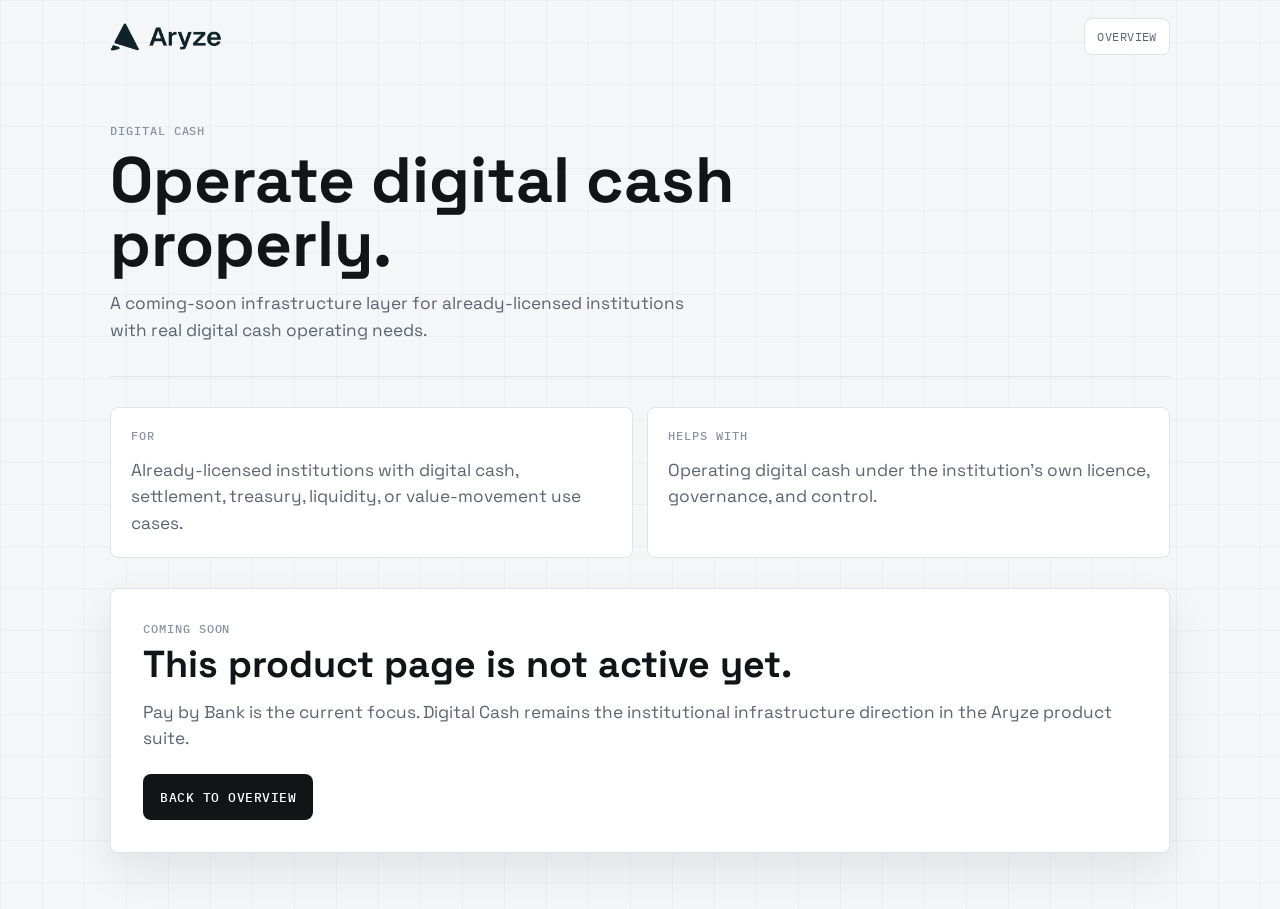
==== digital-cash.html @ 95228086 "Add files via upload" ====
<!DOCTYPE html>
<html lang="en">
  <head>
    <meta charset="UTF-8" />
    <meta name="viewport" content="width=device-width, initial-scale=1.0" />
    <title>Digital Cash | Aryze</title>
    <meta
      name="description"
      content="Digital Cash is a coming-soon Aryze product for licensed institutions operating digital money."
    />
    <link rel="preconnect" href="https://fonts.googleapis.com" />
    <link rel="preconnect" href="https://fonts.gstatic.com" crossorigin />
    <link
      href="https://fonts.googleapis.com/css2?family=IBM+Plex+Mono:wght@400;500&family=Space+Grotesk:wght@400;500;600;700&display=swap"
      rel="stylesheet"
    />
    <link rel="stylesheet" href="styles.css" />
  </head>
  <body>
    <div class="page-shell">
      <header class="site-header">
        <a class="brand-mark" href="index.html">
          <img src="assets/aryze-logo-wordmark.png" alt="Aryze" />
        </a>
        <a class="back-link" href="index.html">Overview</a>
      </header>

      <main class="content-wrap">
        <section class="hero-panel">
          <div>
            <p class="section-label">Digital Cash</p>
            <h1>Operate digital cash properly.</h1>
            <p class="hero-copy">
              A coming-soon infrastructure layer for already-licensed
              institutions with real digital cash operating needs.
            </p>
          </div>
        </section>

        <section class="section-grid">
          <article class="content-card">
            <p class="section-label">For</p>
            <p class="body-copy">
              Already-licensed institutions with digital cash, settlement,
              treasury, liquidity, or value-movement use cases.
            </p>
          </article>
          <article class="content-card">
            <p class="section-label">Helps with</p>
            <p class="body-copy">
              Operating digital cash under the institution's own licence,
              governance, and control.
            </p>
          </article>
        </section>

        <section class="closing-card">
          <p class="section-label muted">Coming soon</p>
          <h2>This product page is not active yet.</h2>
          <p class="body-copy">
            Pay by Bank is the current focus. Digital Cash remains the
            institutional infrastructure direction in the Aryze product suite.
          </p>
          <a class="button button-solid" href="index.html">
            Back to overview
          </a>
        </section>
      </main>
    </div>
  </body>
</html>
---- styles.css ----
:root {
  --page: #f4f6f8;
  --surface: #ffffff;
  --ink: #121417;
  --muted: #5b6472;
  --quiet: #8a93a1;
  --line: #dfe4ea;
  --navy: #192235;
  --blue: #2563eb;
  --green: #11845b;
  --green-soft: #e8f7ef;
  --red: #c24132;
  --red-soft: #fff0ed;
  --blue-soft: #eef4ff;
  --yellow: #f3b23f;
  --yellow-soft: #fff7e7;
  --surface-raised: #fbfcfe;
  --shadow: 0 18px 44px rgba(18, 20, 23, 0.08);
  --shadow-strong: 0 28px 80px rgba(18, 20, 23, 0.14);
}

*,
*::before,
*::after {
  box-sizing: border-box;
}

html {
  scroll-behavior: smooth;
}

body {
  margin: 0;
  min-height: 100vh;
  background:
    linear-gradient(90deg, rgba(25, 34, 53, 0.035) 1px, transparent 1px),
    linear-gradient(180deg, rgba(25, 34, 53, 0.035) 1px, transparent 1px),
    var(--page);
  background-size: 42px 42px;
  color: var(--ink);
  font-family: "Space Grotesk", sans-serif;
}

a,
button,
input,
select {
  -webkit-tap-highlight-color: transparent;
}

a {
  color: inherit;
}

.page-shell {
  padding: 18px 0 56px;
}

.site-header,
.content-wrap,
.journey-nav {
  width: min(1060px, calc(100vw - 32px));
  margin: 0 auto;
}

.site-header {
  display: flex;
  align-items: center;
  justify-content: space-between;
  gap: 16px;
}

.brand-mark,
.back-link,
.button,
.text-link {
  text-decoration: none;
}

.brand-mark,
.back-link,
.button,
.text-link,
.section-label {
  font-family: "IBM Plex Mono", monospace;
}

.brand-mark {
  display: inline-flex;
  align-items: center;
  color: var(--ink);
}

.brand-mark img {
  display: block;
  width: 112px;
  height: auto;
}

.back-link {
  padding: 10px 12px;
  border: 1px solid var(--line);
  border-radius: 8px;
  background: var(--surface);
  color: var(--muted);
  font-size: 0.76rem;
  letter-spacing: 0.04em;
  text-transform: uppercase;
}

.journey-nav {
  display: flex;
  gap: 8px;
  margin-top: 16px;
  overflow-x: auto;
  padding-bottom: 2px;
  scrollbar-width: none;
}

.journey-nav::-webkit-scrollbar {
  display: none;
}

.journey-nav a {
  flex: 0 0 auto;
  padding: 9px 12px;
  border: 1px solid var(--line);
  border-radius: 999px;
  background: rgba(255, 255, 255, 0.78);
  color: var(--muted);
  font-family: "IBM Plex Mono", monospace;
  font-size: 0.72rem;
  font-weight: 500;
  letter-spacing: 0;
  text-decoration: none;
  text-transform: uppercase;
  transition: background-color 180ms ease, border-color 180ms ease, color 180ms ease;
}

.journey-nav a:hover,
.journey-nav a:focus-visible {
  border-color: rgba(37, 99, 235, 0.24);
  background: var(--blue-soft);
  color: var(--blue);
}

.content-wrap {
  display: grid;
  gap: 30px;
  margin-top: 26px;
}

.compact-home {
  gap: 18px;
}

.home-hero,
.pay-hero,
.hero-panel {
  display: grid;
  gap: 24px;
  padding: 42px 0 32px;
  border-bottom: 1px solid var(--line);
}

.pay-hero {
  grid-template-columns: minmax(0, 1fr) 320px;
  align-items: end;
  position: relative;
  overflow: hidden;
  padding: 48px;
  border: 1px solid rgba(25, 34, 53, 0.12);
  border-radius: 12px;
  background:
    radial-gradient(circle at 100% 0%, rgba(37, 99, 235, 0.12), transparent 34%),
    linear-gradient(135deg, rgba(255, 255, 255, 0.96), rgba(240, 247, 255, 0.92)),
    var(--surface);
  box-shadow: var(--shadow-strong);
}

.home-hero h1,
.pay-hero h1,
.hero-panel h1 {
  max-width: 760px;
  margin: 10px 0 0;
  color: var(--ink);
  font-size: 4rem;
  line-height: 1;
  font-weight: 700;
  letter-spacing: 0;
}

.home-hero h1 {
  max-width: 680px;
}

.hero-copy,
.body-copy {
  margin: 14px 0 0;
  color: var(--muted);
  font-size: 1.08rem;
  line-height: 1.55;
}

.hero-copy {
  max-width: 610px;
}

.hero-message {
  position: relative;
  z-index: 1;
}

.section-label {
  margin: 0;
  color: var(--quiet);
  font-size: 0.74rem;
  font-weight: 500;
  letter-spacing: 0.08em;
  text-transform: uppercase;
}

.button-row {
  display: flex;
  flex-wrap: wrap;
  gap: 12px;
  margin-top: 24px;
}

.button {
  display: inline-flex;
  align-items: center;
  justify-content: center;
  min-height: 46px;
  padding: 12px 16px;
  border: 1px solid transparent;
  border-radius: 8px;
  font-size: 0.82rem;
  font-weight: 500;
  letter-spacing: 0.04em;
  text-transform: uppercase;
  cursor: pointer;
  transition: background-color 180ms ease, border-color 180ms ease, color 180ms ease, transform 180ms ease, box-shadow 180ms ease;
}

.button:hover,
.button:focus-visible {
  transform: translateY(-1px);
  box-shadow: 0 14px 30px rgba(18, 20, 23, 0.12);
}

.button-solid {
  background: var(--ink);
  color: white;
}

.button-ghost {
  border-color: var(--line);
  background: var(--surface);
  color: var(--ink);
}

.text-link {
  display: inline-flex;
  margin-top: 20px;
  color: var(--blue);
  font-size: 0.82rem;
  font-weight: 500;
  letter-spacing: 0.04em;
  text-transform: uppercase;
}

.product-grid,
.summary-grid,
.section-grid,
.customer-strip,
.result-grid,
.issue-grid,
.feature-grid,
.onboarding-grid {
  display: grid;
  gap: 14px;
}

.product-grid {
  grid-template-columns: repeat(3, minmax(0, 1fr));
}

.simple-product-grid {
  align-items: stretch;
}

.product-card,
.summary-card,
.content-card,
.customer-strip article,
.result-card,
.main-result-card,
.demo-panel,
.calculator-panel,
.closing-card,
.hero-metric,
.issue-card,
.feature-card,
.step-card,
.section-block {
  border: 1px solid var(--line);
  border-radius: 8px;
  background: var(--surface);
  box-shadow: var(--shadow);
}

.product-card {
  display: grid;
  grid-template-rows: auto auto auto 1fr auto;
  align-content: start;
  padding: 22px;
  min-height: 318px;
}

.priority-card {
  background: var(--navy);
  color: white;
}

.priority-card .body-copy,
.priority-card .section-label {
  color: rgba(255, 255, 255, 0.72);
}

.soft-card {
  box-shadow: none;
}

.coming-soon-card {
  background: linear-gradient(180deg, #f8fafc 0%, #f3f5f8 100%);
  border-color: rgba(25, 34, 53, 0.1);
  color: var(--muted);
}

.coming-soon-card h2,
.coming-soon-card .tagline {
  color: var(--ink);
}

.coming-soon-badge {
  display: inline-flex;
  align-items: center;
  justify-content: center;
  width: fit-content;
  margin-top: 22px;
  padding: 10px 14px;
  border: 1px solid rgba(25, 34, 53, 0.1);
  border-radius: 999px;
  background: rgba(255, 255, 255, 0.78);
  color: var(--muted);
  font-family: "IBM Plex Mono", monospace;
  font-size: 0.78rem;
  letter-spacing: 0.08em;
  text-transform: uppercase;
}

.product-card h2 {
  margin: 18px 0 0;
  min-height: 4.25rem;
  font-size: 1.9rem;
  line-height: 1.05;
  letter-spacing: 0;
}

.tagline {
  margin: 8px 0 0;
  color: var(--yellow);
  font-size: 1.05rem;
  font-weight: 600;
}

.product-card .button {
  width: fit-content;
  margin-top: 22px;
}

.closing-card .button {
  width: fit-content;
  margin-top: 22px;
}

.closing-card {
  display: grid;
  justify-items: start;
}

.hero-metric {
  padding: 24px;
  background: var(--navy);
  color: white;
  box-shadow: 0 24px 60px rgba(25, 34, 53, 0.22);
  position: relative;
  z-index: 1;
}

.hero-metric span {
  display: block;
  color: rgba(255, 255, 255, 0.64);
  font-family: "IBM Plex Mono", monospace;
  font-size: 0.72rem;
  letter-spacing: 0.08em;
  text-transform: uppercase;
}

.hero-metric strong {
  display: block;
  margin-top: 10px;
  font-size: 1.45rem;
  line-height: 1.2;
}

.hero-proof {
  display: grid;
  gap: 8px;
  margin-top: 18px;
  padding-top: 18px;
  border-top: 1px solid rgba(255, 255, 255, 0.16);
}

.hero-proof p {
  margin: 0;
  padding-left: 16px;
  color: rgba(255, 255, 255, 0.78);
  font-size: 0.95rem;
  position: relative;
}

.hero-proof p::before {
  content: "";
  position: absolute;
  top: 0.7em;
  left: 0;
  width: 6px;
  height: 6px;
  border-radius: 999px;
  background: var(--yellow);
}

.customer-strip {
  grid-template-columns: repeat(4, minmax(0, 1fr));
}

.section-block {
  padding: 34px 0;
  border: 0;
  background: transparent;
  box-shadow: none;
}

.section-intro {
  display: grid;
  gap: 6px;
  margin-bottom: 20px;
  max-width: 720px;
}

.section-intro h2 {
  margin: 0;
  color: var(--ink);
  font-size: 2.1rem;
  line-height: 1.08;
  letter-spacing: 0;
}

.customer-strip article {
  padding: 18px;
  box-shadow: none;
}

.customer-strip span {
  display: block;
  color: var(--ink);
  font-weight: 700;
}

.customer-strip p {
  margin: 10px 0 0;
  color: var(--muted);
  font-size: 0.98rem;
  line-height: 1.45;
}

.issue-grid {
  grid-template-columns: repeat(3, minmax(0, 1fr));
  gap: 10px;
}

.issue-card,
.feature-card,
.step-card {
  padding: 18px;
  box-shadow: none;
}

.issue-card {
  padding: 14px;
  border-color: rgba(18, 20, 23, 0.08);
  background: rgba(255, 255, 255, 0.74);
}

.issue-card h3 {
  margin: 0 0 6px;
  color: var(--ink);
  font-size: 0.95rem;
  line-height: 1.2;
  letter-spacing: 0;
}

.issue-card p,
.feature-card p,
.step-card p {
  margin: 0;
  color: var(--muted);
  font-size: 0.93rem;
  line-height: 1.4;
}

.feature-grid {
  grid-template-columns: repeat(3, minmax(0, 1fr));
}

.compact-feature-grid {
  grid-template-columns: repeat(5, minmax(0, 1fr));
  gap: 10px;
}

.feature-card h3,
.step-card h3 {
  margin: 0 0 8px;
  color: var(--ink);
  font-size: 1.05rem;
  line-height: 1.2;
  letter-spacing: 0;
}

.feature-card {
  position: relative;
  min-height: 136px;
  background: linear-gradient(180deg, #ffffff, var(--surface-raised));
  transition: transform 180ms ease, box-shadow 180ms ease, border-color 180ms ease;
}

.compact-value-block {
  padding-top: 18px;
}

.compact-feature-card {
  display: grid;
  grid-template-rows: auto auto 1fr;
  align-content: start;
  min-height: 128px;
  padding: 14px;
}

.compact-feature-card h3 {
  margin-bottom: 6px;
  font-size: 0.95rem;
}

.compact-feature-card p {
  font-size: 0.9rem;
  line-height: 1.34;
}

.compact-feature-card::before {
  width: 24px;
  margin-bottom: 12px;
}

.feature-card:hover {
  border-color: rgba(37, 99, 235, 0.22);
  box-shadow: 0 18px 44px rgba(18, 20, 23, 0.08);
  transform: translateY(-2px);
}

.feature-card::before {
  content: "";
  display: block;
  width: 34px;
  height: 3px;
  margin-bottom: 16px;
  background: var(--blue);
}

.mastercard-card::before {
  display: none;
}

.mastercard-mark {
  position: relative;
  display: flex;
  align-items: center;
  width: 34px;
  height: 19px;
  margin-bottom: 12px;
}

.mastercard-circle {
  position: absolute;
  top: 0;
  width: 19px;
  height: 19px;
  border-radius: 999px;
}

.mastercard-red {
  left: 0;
  background: #eb001b;
}

.mastercard-orange {
  left: 11px;
  background: #f79e1b;
  opacity: 0.92;
}

.payment-flow {
  display: grid;
  grid-template-columns: repeat(3, minmax(0, 1fr));
  gap: 14px;
  margin-top: 18px;
  padding: 18px;
  border: 1px solid var(--line);
  border-radius: 8px;
  background: #f7f9fc;
}

.payment-flow div {
  position: relative;
  min-height: 126px;
  padding: 16px;
  border: 1px solid var(--line);
  border-radius: 8px;
  background: white;
}

.payment-flow div:not(:last-child)::after {
  content: "";
  position: absolute;
  top: 30px;
  right: -15px;
  width: 16px;
  height: 2px;
  background: var(--blue);
}

.payment-flow span {
  display: inline-flex;
  align-items: center;
  justify-content: center;
  width: 28px;
  height: 28px;
  margin-bottom: 12px;
  border-radius: 999px;
  background: var(--navy);
  color: white;
  font-family: "IBM Plex Mono", monospace;
  font-size: 0.78rem;
}

.payment-flow strong {
  display: block;
  color: var(--ink);
  font-size: 1rem;
}

.payment-flow p {
  margin: 8px 0 0;
  color: var(--muted);
  font-size: 0.94rem;
  line-height: 1.4;
}

.merchant-block .section-intro {
  margin-bottom: 16px;
}

.calculator-panel,
.demo-panel,
.closing-card {
  padding: 32px;
}

.about-aryze-block {
  display: grid;
  grid-template-columns: minmax(0, 0.9fr) minmax(0, 1.1fr);
  gap: 22px;
  align-items: start;
  padding: 26px 0 18px;
}

.about-aryze-copy {
  max-width: 520px;
}

.about-aryze-copy h2 {
  margin: 8px 0 0;
  color: var(--ink);
  font-size: 1.85rem;
  line-height: 1.1;
  letter-spacing: 0;
}

.about-aryze-points {
  display: grid;
  grid-template-columns: repeat(3, minmax(0, 1fr));
  gap: 10px;
}

.about-aryze-points article {
  padding: 14px;
  border: 1px solid rgba(18, 20, 23, 0.08);
  border-radius: 8px;
  background: rgba(255, 255, 255, 0.72);
}

.about-aryze-points span {
  display: block;
  color: var(--ink);
  font-size: 0.92rem;
  font-weight: 700;
}

.about-aryze-points p {
  margin: 6px 0 0;
  color: var(--muted);
  font-size: 0.9rem;
  line-height: 1.35;
}

.focus-calculator {
  background:
    linear-gradient(180deg, #ffffff, #f8fafc);
  border-color: rgba(18, 20, 23, 0.1);
  box-shadow: 0 28px 80px rgba(18, 20, 23, 0.12);
  position: relative;
}

.focus-calculator::before {
  content: "";
  position: absolute;
  top: 0;
  left: 32px;
  right: 32px;
  height: 3px;
  border-radius: 999px;
  background: linear-gradient(90deg, var(--green), var(--yellow), var(--blue));
}

.calculator-grid {
  display: grid;
  grid-template-columns: minmax(0, 0.95fr) minmax(0, 1.05fr);
  gap: 30px;
  align-items: start;
}

.calculator-panel h2,
.demo-panel h2,
.closing-card h2 {
  margin: 8px 0 0;
  color: var(--ink);
  font-size: 2.35rem;
  line-height: 1.08;
  letter-spacing: 0;
}

.calculator-form {
  display: grid;
  grid-template-columns: repeat(2, minmax(0, 1fr));
  gap: 12px;
  margin-top: 18px;
}

.calculator-trust-row {
  display: flex;
  flex-wrap: wrap;
  gap: 8px;
  margin-top: 18px;
}

.calculator-trust-row span {
  display: inline-flex;
  align-items: center;
  min-height: 30px;
  padding: 7px 10px;
  border: 1px solid rgba(18, 20, 23, 0.08);
  border-radius: 999px;
  background: rgba(255, 255, 255, 0.72);
  color: var(--muted);
  font-family: "IBM Plex Mono", monospace;
  font-size: 0.68rem;
  letter-spacing: 0.04em;
  text-transform: uppercase;
}

.calculator-form label {
  display: grid;
  gap: 8px;
  min-width: 0;
}

.calculator-form span {
  color: var(--ink);
  font-size: 0.9rem;
  font-weight: 600;
}

.calculator-form input,
.calculator-form select {
  width: 100%;
  min-height: 52px;
  padding: 12px 13px;
  border: 1px solid rgba(18, 20, 23, 0.12);
  border-radius: 8px;
  background: #ffffff;
  color: var(--ink);
  font: inherit;
  box-shadow: 0 1px 0 rgba(18, 20, 23, 0.03);
}

.calculator-form input:focus,
.calculator-form select:focus {
  outline: 3px solid rgba(25, 34, 53, 0.1);
  border-color: rgba(25, 34, 53, 0.35);
}

.results-stack {
  display: grid;
  gap: 12px;
}

.main-result-card {
  padding: 22px;
  box-shadow: none;
}

.savings-result {
  border-color: rgba(25, 34, 53, 0.22);
  background:
    radial-gradient(circle at 100% 0%, rgba(17, 132, 91, 0.28), transparent 34%),
    linear-gradient(145deg, #192235, #111827);
  color: white;
}

.savings-result.negative-savings {
  border-color: rgba(194, 65, 50, 0.24);
  background:
    linear-gradient(145deg, #2a1d1d, #15171b);
}

.result-label {
  margin: 8px 0 0;
  color: var(--muted);
  font-size: 1rem;
}

.savings-result .section-label,
.savings-result .result-label {
  color: rgba(255, 255, 255, 0.68);
}

.result-support {
  margin: 8px 0 0;
  color: rgba(255, 255, 255, 0.86);
  font-size: 0.92rem;
  font-weight: 500;
  line-height: 1.36;
}

.savings-result.negative-savings .main-result-value,
.savings-result.negative-savings .result-support {
  color: #ffd8d4;
}

.main-result-value,
.result-value {
  margin: 8px 0 0;
  color: var(--ink);
  font-weight: 700;
  letter-spacing: 0;
}

.main-result-value {
  color: white;
  font-size: 2.65rem;
  line-height: 1.04;
}

.negative-savings .main-result-value {
  font-size: 2.15rem;
}

.result-grid {
  grid-template-columns: repeat(2, minmax(0, 1fr));
  gap: 12px;
}

.result-card {
  min-height: 108px;
  padding: 16px;
  border-color: rgba(18, 20, 23, 0.09);
  background: #ffffff;
  box-shadow: none;
}

.result-value {
  font-size: 1.55rem;
  line-height: 1.1;
}

.volume-card {
  background: #ffffff;
}

.card-cost-card {
  border-color: rgba(18, 20, 23, 0.09);
  background: #ffffff;
}

.card-cost-card .result-value {
  color: var(--red);
}

.yearly-card {
  border-color: rgba(18, 20, 23, 0.09);
  background: #ffffff;
}

.yearly-card .result-value {
  color: var(--green);
}

.break-even-card {
  border-color: rgba(18, 20, 23, 0.09);
  background: #ffffff;
}

.break-even-card .result-value {
  color: var(--blue);
}

.compact-copy {
  margin-top: 12px;
  color: rgba(255, 255, 255, 0.66);
  font-size: 0.92rem;
  line-height: 1.45;
}

.onboarding-grid {
  grid-template-columns: repeat(4, minmax(0, 1fr));
  align-items: stretch;
  gap: 10px;
  position: relative;
}

.process-rail {
  display: grid;
  grid-template-columns: repeat(4, 1fr);
  gap: 10px;
  margin: 2px 0 10px;
}

.process-rail span {
  height: 2px;
  border-radius: 999px;
  background: rgba(25, 34, 53, 0.16);
}

.step-card {
  display: grid;
  align-content: start;
  gap: 8px;
  position: relative;
  min-height: 138px;
  padding: 16px;
  border-color: rgba(18, 20, 23, 0.08);
  background: rgba(255, 255, 255, 0.82);
  transition: transform 180ms ease, box-shadow 180ms ease;
  animation: riseIn 520ms ease both;
}

.step-card:nth-child(2) {
  animation-delay: 80ms;
}

.step-card:nth-child(3) {
  animation-delay: 160ms;
}

.step-card:nth-child(4) {
  animation-delay: 240ms;
}

.step-card:hover {
  transform: translateY(-2px);
  box-shadow: 0 12px 32px rgba(18, 20, 23, 0.06);
}

.step-card span {
  display: inline-flex;
  align-items: center;
  justify-content: center;
  width: 34px;
  height: 34px;
  border-radius: 999px;
  border: 1px solid rgba(25, 34, 53, 0.14);
  background: #ffffff;
  color: var(--navy);
  font-family: "IBM Plex Mono", monospace;
  font-size: 0.82rem;
  font-weight: 500;
}

.demo-panel {
  display: grid;
  grid-template-columns: minmax(0, 1fr) auto;
  gap: 22px;
  align-items: center;
  padding: 30px 32px;
  border-color: rgba(25, 34, 53, 0.34);
  background:
    radial-gradient(circle at 0% 0%, rgba(243, 178, 63, 0.14), transparent 30%),
    linear-gradient(135deg, var(--navy), #101827);
  color: white;
  box-shadow: var(--shadow-strong);
}

.demo-panel .section-label,
.demo-panel .body-copy {
  color: rgba(255, 255, 255, 0.72);
}

.demo-panel h2 {
  color: white;
  max-width: 620px;
}

.demo-panel .button-solid {
  background: var(--yellow);
  color: var(--ink);
}

.demo-copy {
  max-width: 680px;
}

.demo-actions {
  display: grid;
  gap: 10px;
  justify-items: end;
  min-width: 220px;
}

.demo-actions p {
  max-width: 220px;
  margin: 0;
  color: rgba(255, 255, 255, 0.58);
  font-size: 0.86rem;
  line-height: 1.35;
  text-align: right;
}

.demo-fallback {
  min-width: 180px;
}

@keyframes riseIn {
  from {
    opacity: 0;
    transform: translateY(12px);
  }

  to {
    opacity: 1;
    transform: translateY(0);
  }
}

@media (prefers-reduced-motion: reduce) {
  *,
  *::before,
  *::after {
    animation-duration: 0.01ms !important;
    animation-iteration-count: 1 !important;
    scroll-behavior: auto !important;
    transition-duration: 0.01ms !important;
  }
}

.hero-panel {
  background: transparent;
  box-shadow: none;
}

.hero-badges,
.pill-row,
.info-panel,
.highlight-panel,
.hero-aside,
.notice-box,
.dark-summary-card,
.summary-card {
  display: none;
}

.section-grid {
  grid-template-columns: repeat(2, minmax(0, 1fr));
}

.content-card {
  padding: 20px;
  box-shadow: none;
}

.wide-card {
  grid-column: span 2;
}

.body-copy.on-dark {
  color: var(--muted);
}

@media (max-width: 920px) {
  .home-hero h1,
  .pay-hero h1,
  .hero-panel h1 {
    font-size: 3rem;
  }

  .pay-hero,
  .product-grid,
  .customer-strip,
  .calculator-grid,
  .calculator-form,
  .demo-panel,
  .about-aryze-block,
  .about-aryze-points,
  .section-grid,
  .issue-grid,
  .feature-grid,
  .onboarding-grid,
  .payment-flow {
    grid-template-columns: 1fr;
  }

  .pay-hero {
    padding: 30px;
  }

  .payment-flow div:not(:last-child)::after {
    top: auto;
    right: auto;
    bottom: -15px;
    left: 28px;
    width: 2px;
    height: 16px;
  }

  .process-rail {
    display: none;
  }

  .onboarding-grid {
    gap: 0;
  }

  .step-card {
    min-height: auto;
    margin-left: 14px;
    padding: 14px 14px 14px 18px;
    border-left: 1px solid rgba(37, 99, 235, 0.18);
    border-radius: 0 8px 8px 0;
  }

  .step-card + .step-card {
    margin-top: 8px;
  }

  .step-card span {
    width: 30px;
    height: 30px;
    margin-left: -34px;
    border: 4px solid var(--page);
  }

  .wide-card {
    grid-column: span 1;
  }
}

@media (max-width: 640px) {
  .page-shell {
    padding-top: 14px;
  }

  .site-header,
  .content-wrap,
  .journey-nav {
    width: min(1060px, calc(100vw - 24px));
  }

  .site-header {
    align-items: flex-start;
    flex-direction: column;
  }

  .home-hero,
  .pay-hero,
  .hero-panel {
    padding: 28px 0 22px;
  }

  .home-hero h1,
  .pay-hero h1,
  .hero-panel h1 {
    font-size: 2.3rem;
  }

  .product-card {
    min-height: auto;
  }

  .product-card h2 {
    min-height: 0;
  }

  .calculator-panel h2,
  .demo-panel h2,
  .closing-card h2 {
    font-size: 1.9rem;
  }

  .calculator-panel,
  .demo-panel,
  .closing-card,
  .section-block {
    padding: 18px;
  }

  .focus-calculator {
    padding: 16px;
  }

  .calculator-grid {
    gap: 18px;
  }

  .calculator-form {
    gap: 11px;
    margin-top: 18px;
  }

  .calculator-form input,
  .calculator-form select {
    min-height: 50px;
  }

  .main-result-card {
    padding: 16px;
  }

  .main-result-value {
    font-size: 2rem;
    line-height: 1.08;
  }

  .negative-savings .main-result-value {
    font-size: 1.65rem;
  }

  .result-support {
    font-size: 0.88rem;
  }

  .result-card {
    min-height: auto;
    padding: 14px;
  }

  .result-value {
    font-size: 1.35rem;
  }

  .problem-block,
  .onboarding-block {
    padding-top: 14px;
    padding-bottom: 14px;
  }

  .issue-grid {
    gap: 8px;
  }

  .issue-card {
    padding: 12px;
  }

  .compact-value-block {
    padding-top: 12px;
    padding-bottom: 12px;
  }

  .compact-feature-grid {
    gap: 8px;
  }

  .compact-feature-card {
    min-height: auto;
    padding: 12px;
  }

  .issue-card h3 {
    font-size: 0.92rem;
  }

  .issue-card p,
  .step-card p {
    font-size: 0.9rem;
    line-height: 1.36;
  }

  .pay-hero {
    padding: 22px;
  }

  .demo-actions {
    justify-items: stretch;
    min-width: 0;
  }

  .demo-actions p {
    max-width: none;
    text-align: left;
  }

  .result-grid {
    grid-template-columns: 1fr;
  }

  .button-row {
    width: 100%;
  }

  .button {
    width: 100%;
  }

  .section-intro h2 {
    font-size: 1.8rem;
  }

  .about-aryze-block {
    gap: 14px;
    padding-top: 14px;
    padding-bottom: 14px;
  }

  .about-aryze-copy h2 {
    font-size: 1.55rem;
  }

  .about-aryze-points article {
    padding: 12px;
  }
}
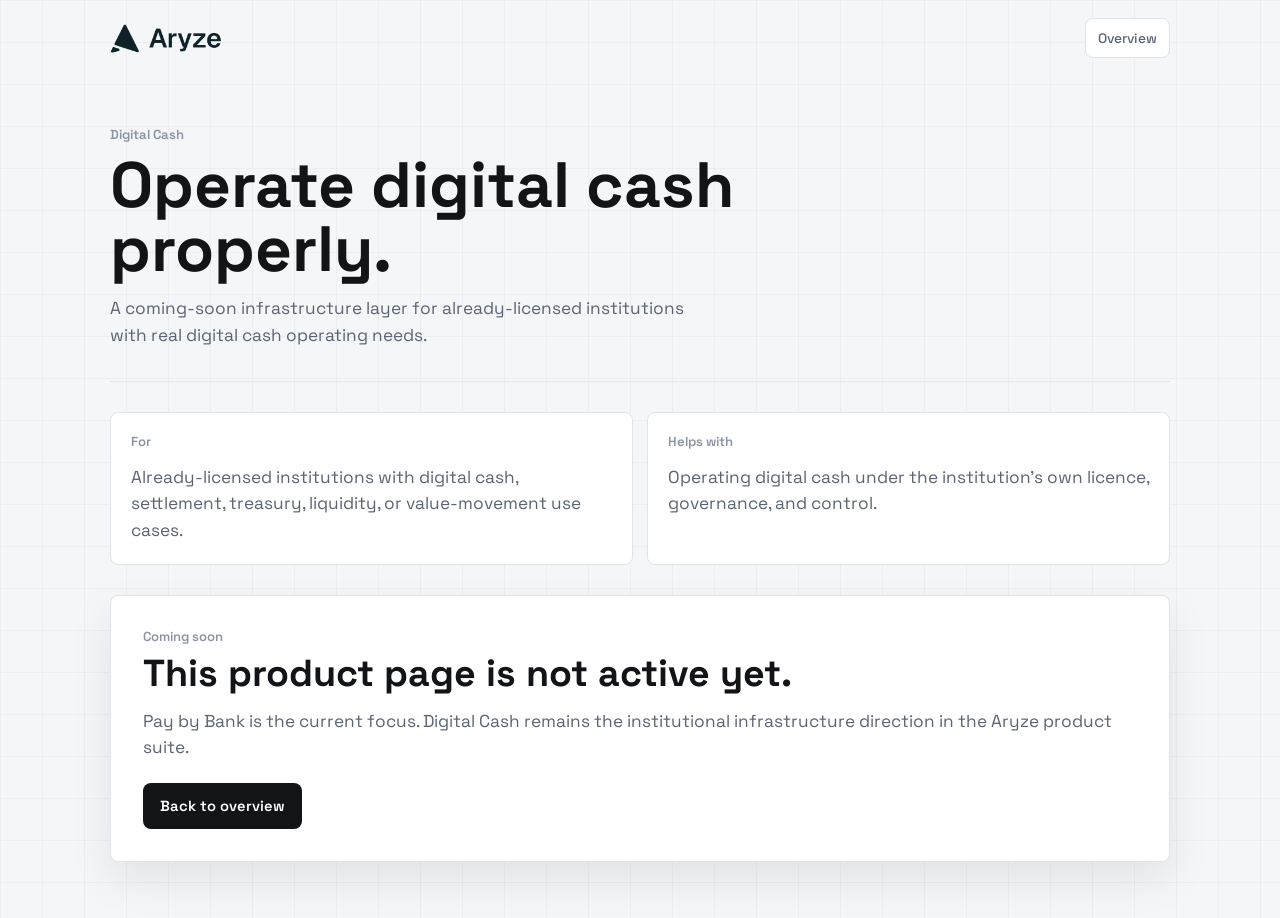
==== commit d58bab8e: "Add files via upload" ====
--- a/digital-cash.html
+++ b/digital-cash.html
@@ -11,7 +11,7 @@
     <link rel="preconnect" href="https://fonts.googleapis.com" />
     <link rel="preconnect" href="https://fonts.gstatic.com" crossorigin />
     <link
-      href="https://fonts.googleapis.com/css2?family=IBM+Plex+Mono:wght@400;500&family=Space+Grotesk:wght@400;500;600;700&display=swap"
+      href="https://fonts.googleapis.com/css2?family=Space+Grotesk:wght@400;500;600;700&display=swap"
       rel="stylesheet"
     />
     <link rel="stylesheet" href="styles.css" />
--- a/styles.css
+++ b/styles.css
@@ -77,14 +77,6 @@
   text-decoration: none;
 }
 
-.brand-mark,
-.back-link,
-.button,
-.text-link,
-.section-label {
-  font-family: "IBM Plex Mono", monospace;
-}
-
 .brand-mark {
   display: inline-flex;
   align-items: center;
@@ -103,9 +95,8 @@
   border-radius: 8px;
   background: var(--surface);
   color: var(--muted);
-  font-size: 0.76rem;
-  letter-spacing: 0.04em;
-  text-transform: uppercase;
+  font-size: 0.86rem;
+  font-weight: 500;
 }
 
 .journey-nav {
@@ -128,12 +119,10 @@
   border-radius: 999px;
   background: rgba(255, 255, 255, 0.78);
   color: var(--muted);
-  font-family: "IBM Plex Mono", monospace;
-  font-size: 0.72rem;
+  font-size: 0.82rem;
   font-weight: 500;
   letter-spacing: 0;
   text-decoration: none;
-  text-transform: uppercase;
   transition: background-color 180ms ease, border-color 180ms ease, color 180ms ease;
 }
 
@@ -214,10 +203,9 @@
 .section-label {
   margin: 0;
   color: var(--quiet);
-  font-size: 0.74rem;
-  font-weight: 500;
-  letter-spacing: 0.08em;
-  text-transform: uppercase;
+  font-size: 0.82rem;
+  font-weight: 600;
+  letter-spacing: 0;
 }
 
 .button-row {
@@ -235,10 +223,9 @@
   padding: 12px 16px;
   border: 1px solid transparent;
   border-radius: 8px;
-  font-size: 0.82rem;
-  font-weight: 500;
-  letter-spacing: 0.04em;
-  text-transform: uppercase;
+  font-size: 0.92rem;
+  font-weight: 600;
+  letter-spacing: 0;
   cursor: pointer;
   transition: background-color 180ms ease, border-color 180ms ease, color 180ms ease, transform 180ms ease, box-shadow 180ms ease;
 }
@@ -264,10 +251,9 @@
   display: inline-flex;
   margin-top: 20px;
   color: var(--blue);
-  font-size: 0.82rem;
-  font-weight: 500;
-  letter-spacing: 0.04em;
-  text-transform: uppercase;
+  font-size: 0.92rem;
+  font-weight: 600;
+  letter-spacing: 0;
 }
 
 .product-grid,
@@ -354,10 +340,9 @@
   border-radius: 999px;
   background: rgba(255, 255, 255, 0.78);
   color: var(--muted);
-  font-family: "IBM Plex Mono", monospace;
-  font-size: 0.78rem;
-  letter-spacing: 0.08em;
-  text-transform: uppercase;
+  font-size: 0.86rem;
+  font-weight: 500;
+  letter-spacing: 0;
 }
 
 .product-card h2 {
@@ -402,10 +387,9 @@
 .hero-metric span {
   display: block;
   color: rgba(255, 255, 255, 0.64);
-  font-family: "IBM Plex Mono", monospace;
-  font-size: 0.72rem;
-  letter-spacing: 0.08em;
-  text-transform: uppercase;
+  font-size: 0.8rem;
+  font-weight: 600;
+  letter-spacing: 0;
 }
 
 .hero-metric strong {
@@ -660,8 +644,8 @@
   border-radius: 999px;
   background: var(--navy);
   color: white;
-  font-family: "IBM Plex Mono", monospace;
-  font-size: 0.78rem;
+  font-size: 0.82rem;
+  font-weight: 600;
 }
 
 .payment-flow strong {
@@ -777,28 +761,6 @@
   margin-top: 18px;
 }
 
-.calculator-trust-row {
-  display: flex;
-  flex-wrap: wrap;
-  gap: 8px;
-  margin-top: 18px;
-}
-
-.calculator-trust-row span {
-  display: inline-flex;
-  align-items: center;
-  min-height: 30px;
-  padding: 7px 10px;
-  border: 1px solid rgba(18, 20, 23, 0.08);
-  border-radius: 999px;
-  background: rgba(255, 255, 255, 0.72);
-  color: var(--muted);
-  font-family: "IBM Plex Mono", monospace;
-  font-size: 0.68rem;
-  letter-spacing: 0.04em;
-  text-transform: uppercase;
-}
-
 .calculator-form label {
   display: grid;
   gap: 8px;
@@ -833,6 +795,13 @@
 .results-stack {
   display: grid;
   gap: 12px;
+}
+
+.calculator-disclaimer {
+  margin: -2px 0 0;
+  color: var(--quiet);
+  font-size: 0.84rem;
+  line-height: 1.4;
 }
 
 .main-result-card {
@@ -1012,9 +981,8 @@
   border: 1px solid rgba(25, 34, 53, 0.14);
   background: #ffffff;
   color: var(--navy);
-  font-family: "IBM Plex Mono", monospace;
   font-size: 0.82rem;
-  font-weight: 500;
+  font-weight: 600;
 }
 
 .demo-panel {
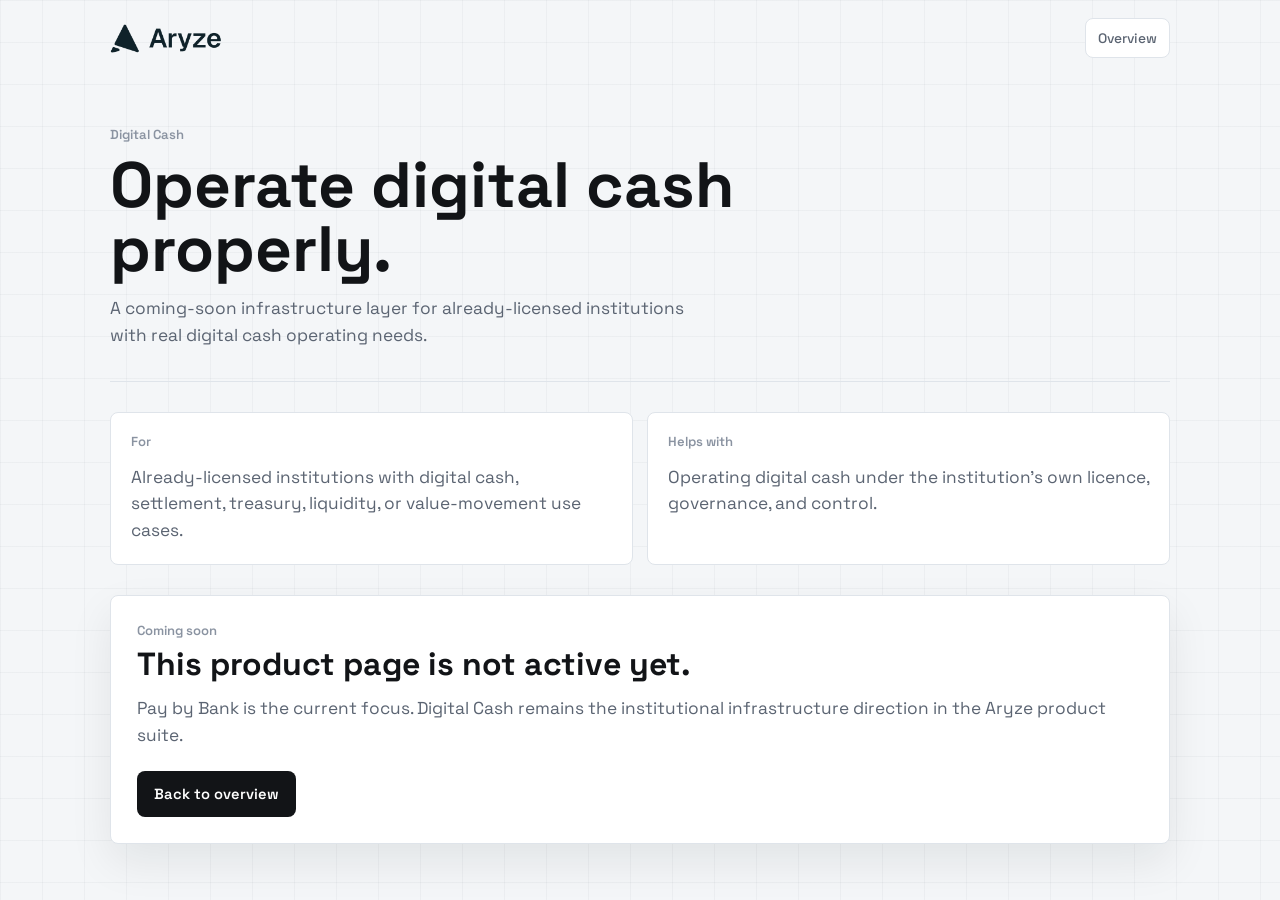
==== commit 01823210: "Add files via upload" ====
--- a/digital-cash.html
+++ b/digital-cash.html
@@ -11,7 +11,7 @@
     <link rel="preconnect" href="https://fonts.googleapis.com" />
     <link rel="preconnect" href="https://fonts.gstatic.com" crossorigin />
     <link
-      href="https://fonts.googleapis.com/css2?family=Space+Grotesk:wght@400;500;600;700&display=swap"
+      href="https://fonts.googleapis.com/css2?family=Space+Grotesk:wght@400;500;600;700&amp;display=swap"
       rel="stylesheet"
     />
     <link rel="stylesheet" href="styles.css" />
--- a/styles.css
+++ b/styles.css
@@ -8,12 +8,8 @@
   --navy: #192235;
   --blue: #2563eb;
   --green: #11845b;
-  --green-soft: #e8f7ef;
   --red: #c24132;
-  --red-soft: #fff0ed;
-  --blue-soft: #eef4ff;
   --yellow: #f3b23f;
-  --yellow-soft: #fff7e7;
   --surface-raised: #fbfcfe;
   --shadow: 0 18px 44px rgba(18, 20, 23, 0.08);
   --shadow-strong: 0 28px 80px rgba(18, 20, 23, 0.14);
@@ -57,8 +53,7 @@
 }
 
 .site-header,
-.content-wrap,
-.journey-nav {
+.content-wrap {
   width: min(1060px, calc(100vw - 32px));
   margin: 0 auto;
 }
@@ -72,8 +67,7 @@
 
 .brand-mark,
 .back-link,
-.button,
-.text-link {
+.button {
   text-decoration: none;
 }
 
@@ -99,40 +93,6 @@
   font-weight: 500;
 }
 
-.journey-nav {
-  display: flex;
-  gap: 8px;
-  margin-top: 16px;
-  overflow-x: auto;
-  padding-bottom: 2px;
-  scrollbar-width: none;
-}
-
-.journey-nav::-webkit-scrollbar {
-  display: none;
-}
-
-.journey-nav a {
-  flex: 0 0 auto;
-  padding: 9px 12px;
-  border: 1px solid var(--line);
-  border-radius: 999px;
-  background: rgba(255, 255, 255, 0.78);
-  color: var(--muted);
-  font-size: 0.82rem;
-  font-weight: 500;
-  letter-spacing: 0;
-  text-decoration: none;
-  transition: background-color 180ms ease, border-color 180ms ease, color 180ms ease;
-}
-
-.journey-nav a:hover,
-.journey-nav a:focus-visible {
-  border-color: rgba(37, 99, 235, 0.24);
-  background: var(--blue-soft);
-  color: var(--blue);
-}
-
 .content-wrap {
   display: grid;
   gap: 30px;
@@ -141,6 +101,38 @@
 
 .compact-home {
   gap: 18px;
+}
+
+.overview-products {
+  display: grid;
+  gap: 14px;
+}
+
+.overview-strip {
+  display: grid;
+  grid-template-columns: repeat(3, minmax(0, 1fr));
+  gap: 12px;
+}
+
+.overview-strip article {
+  padding: 16px;
+  border: 1px solid rgba(18, 20, 23, 0.08);
+  border-radius: 8px;
+  background: rgba(255, 255, 255, 0.76);
+}
+
+.overview-strip span {
+  display: block;
+  color: var(--ink);
+  font-size: 0.92rem;
+  font-weight: 700;
+}
+
+.overview-strip p {
+  margin: 8px 0 0;
+  color: var(--muted);
+  font-size: 0.92rem;
+  line-height: 1.4;
 }
 
 .home-hero,
@@ -150,6 +142,48 @@
   gap: 24px;
   padding: 42px 0 32px;
   border-bottom: 1px solid var(--line);
+}
+
+.overview-hero {
+  grid-template-columns: minmax(0, 1fr) 320px;
+  align-items: end;
+  padding: 42px;
+  border: 1px solid rgba(25, 34, 53, 0.12);
+  border-radius: 12px;
+  background:
+    radial-gradient(circle at 100% 0%, rgba(17, 132, 91, 0.1), transparent 32%),
+    linear-gradient(135deg, rgba(255, 255, 255, 0.96), rgba(248, 250, 252, 0.9));
+  box-shadow: var(--shadow);
+}
+
+.overview-copy {
+  max-width: 720px;
+}
+
+.overview-panel {
+  padding: 22px;
+  border: 1px solid rgba(25, 34, 53, 0.14);
+  border-radius: 8px;
+  background: var(--navy);
+  color: white;
+  box-shadow: 0 18px 44px rgba(25, 34, 53, 0.18);
+}
+
+.overview-panel h2 {
+  margin: 10px 0 0;
+  font-size: 1.55rem;
+  line-height: 1.12;
+}
+
+.overview-panel p:not(.section-label) {
+  margin: 12px 0 0;
+  color: rgba(255, 255, 255, 0.72);
+  font-size: 0.96rem;
+  line-height: 1.45;
+}
+
+.overview-panel .section-label {
+  color: rgba(255, 255, 255, 0.6);
 }
 
 .pay-hero {
@@ -247,19 +281,8 @@
   color: var(--ink);
 }
 
-.text-link {
-  display: inline-flex;
-  margin-top: 20px;
-  color: var(--blue);
-  font-size: 0.92rem;
-  font-weight: 600;
-  letter-spacing: 0;
-}
-
 .product-grid,
-.summary-grid,
 .section-grid,
-.customer-strip,
 .result-grid,
 .issue-grid,
 .feature-grid,
@@ -277,9 +300,7 @@
 }
 
 .product-card,
-.summary-card,
 .content-card,
-.customer-strip article,
 .result-card,
 .main-result-card,
 .demo-panel,
@@ -426,10 +447,6 @@
   background: var(--yellow);
 }
 
-.customer-strip {
-  grid-template-columns: repeat(4, minmax(0, 1fr));
-}
-
 .section-block {
   padding: 34px 0;
   border: 0;
@@ -450,24 +467,6 @@
   font-size: 2.1rem;
   line-height: 1.08;
   letter-spacing: 0;
-}
-
-.customer-strip article {
-  padding: 18px;
-  box-shadow: none;
-}
-
-.customer-strip span {
-  display: block;
-  color: var(--ink);
-  font-weight: 700;
-}
-
-.customer-strip p {
-  margin: 10px 0 0;
-  color: var(--muted);
-  font-size: 0.98rem;
-  line-height: 1.45;
 }
 
 .issue-grid {
@@ -604,71 +603,27 @@
   opacity: 0.92;
 }
 
-.payment-flow {
-  display: grid;
-  grid-template-columns: repeat(3, minmax(0, 1fr));
-  gap: 14px;
-  margin-top: 18px;
-  padding: 18px;
-  border: 1px solid var(--line);
-  border-radius: 8px;
-  background: #f7f9fc;
-}
-
-.payment-flow div {
-  position: relative;
-  min-height: 126px;
-  padding: 16px;
-  border: 1px solid var(--line);
-  border-radius: 8px;
-  background: white;
-}
-
-.payment-flow div:not(:last-child)::after {
-  content: "";
-  position: absolute;
-  top: 30px;
-  right: -15px;
-  width: 16px;
-  height: 2px;
-  background: var(--blue);
-}
-
-.payment-flow span {
+.inline-mastercard-mark {
   display: inline-flex;
-  align-items: center;
-  justify-content: center;
-  width: 28px;
-  height: 28px;
-  margin-bottom: 12px;
-  border-radius: 999px;
-  background: var(--navy);
-  color: white;
-  font-size: 0.82rem;
-  font-weight: 600;
-}
-
-.payment-flow strong {
-  display: block;
-  color: var(--ink);
-  font-size: 1rem;
-}
-
-.payment-flow p {
-  margin: 8px 0 0;
-  color: var(--muted);
-  font-size: 0.94rem;
-  line-height: 1.4;
-}
-
-.merchant-block .section-intro {
-  margin-bottom: 16px;
+  width: 26px;
+  height: 15px;
+  margin: 0 2px;
+  vertical-align: -2px;
+}
+
+.inline-mastercard-mark .mastercard-circle {
+  width: 15px;
+  height: 15px;
+}
+
+.inline-mastercard-mark .mastercard-orange {
+  left: 8px;
 }
 
 .calculator-panel,
 .demo-panel,
 .closing-card {
-  padding: 32px;
+  padding: 26px;
 }
 
 .about-aryze-block {
@@ -722,8 +677,9 @@
   background:
     linear-gradient(180deg, #ffffff, #f8fafc);
   border-color: rgba(18, 20, 23, 0.1);
-  box-shadow: 0 28px 80px rgba(18, 20, 23, 0.12);
+  box-shadow: 0 22px 56px rgba(18, 20, 23, 0.1);
   position: relative;
+  overflow: hidden;
 }
 
 .focus-calculator::before {
@@ -731,17 +687,29 @@
   position: absolute;
   top: 0;
   left: 32px;
-  right: 32px;
-  height: 3px;
+  right: auto;
+  width: min(210px, calc(100% - 64px));
+  height: 4px;
   border-radius: 999px;
-  background: linear-gradient(90deg, var(--green), var(--yellow), var(--blue));
+  background: var(--green);
+}
+
+.calculator-header {
+  max-width: 720px;
+  margin-bottom: 22px;
 }
 
 .calculator-grid {
   display: grid;
-  grid-template-columns: minmax(0, 0.95fr) minmax(0, 1.05fr);
-  gap: 30px;
+  grid-template-columns: minmax(240px, 300px) minmax(0, 720px);
+  gap: 14px;
   align-items: start;
+  max-width: 1034px;
+}
+
+.calculator-form,
+.calculator-cta {
+  grid-column: 1;
 }
 
 .calculator-panel h2,
@@ -749,35 +717,72 @@
 .closing-card h2 {
   margin: 8px 0 0;
   color: var(--ink);
-  font-size: 2.35rem;
+  font-size: 2rem;
   line-height: 1.08;
   letter-spacing: 0;
 }
 
+.calculator-header h2 {
+  max-width: 13ch;
+}
+
+.calculator-header .body-copy {
+  max-width: 37rem;
+  margin-top: 12px;
+}
+
 .calculator-form {
   display: grid;
-  grid-template-columns: repeat(2, minmax(0, 1fr));
-  gap: 12px;
-  margin-top: 18px;
+  grid-template-columns: 1fr;
+  gap: 10px;
+  margin: 0;
+  padding: 14px;
+  border: 1px solid rgba(18, 20, 23, 0.08);
+  border-radius: 8px;
+  background: rgba(255, 255, 255, 0.72);
+  align-content: start;
+  height: auto;
+}
+
+.calculator-cta {
+  display: flex;
+  flex-wrap: wrap;
+  gap: 10px;
+  align-self: start;
+  justify-content: flex-start;
+  padding: 14px;
+  border: 1px solid rgba(25, 34, 53, 0.1);
+  border-radius: 8px;
+  background:
+    radial-gradient(circle at 100% 0%, rgba(17, 132, 91, 0.08), transparent 34%),
+    rgba(255, 255, 255, 0.72);
+}
+
+.calculator-cta .button {
+  flex: 1 1 150px;
+  min-height: 42px;
+  width: auto;
 }
 
 .calculator-form label {
   display: grid;
-  gap: 8px;
+  gap: 6px;
   min-width: 0;
 }
 
 .calculator-form span {
   color: var(--ink);
-  font-size: 0.9rem;
+  font-size: 0.84rem;
   font-weight: 600;
+  line-height: 1.2;
+  overflow-wrap: anywhere;
 }
 
 .calculator-form input,
 .calculator-form select {
   width: 100%;
-  min-height: 52px;
-  padding: 12px 13px;
+  min-height: 46px;
+  padding: 9px 12px;
   border: 1px solid rgba(18, 20, 23, 0.12);
   border-radius: 8px;
   background: #ffffff;
@@ -786,6 +791,17 @@
   box-shadow: 0 1px 0 rgba(18, 20, 23, 0.03);
 }
 
+.calculator-form input[type="number"] {
+  appearance: textfield;
+  -moz-appearance: textfield;
+}
+
+.calculator-form input[type="number"]::-webkit-outer-spin-button,
+.calculator-form input[type="number"]::-webkit-inner-spin-button {
+  margin: 0;
+  -webkit-appearance: none;
+}
+
 .calculator-form input:focus,
 .calculator-form select:focus {
   outline: 3px solid rgba(25, 34, 53, 0.1);
@@ -794,27 +810,38 @@
 
 .results-stack {
   display: grid;
-  gap: 12px;
+  grid-column: 2;
+  grid-row: 1 / span 2;
+  gap: 10px;
+  align-content: stretch;
 }
 
 .calculator-disclaimer {
-  margin: -2px 0 0;
+  max-width: 560px;
+  margin: 8px 0 0;
+  padding: 0;
+  border: 0;
+  background: transparent;
   color: var(--quiet);
-  font-size: 0.84rem;
-  line-height: 1.4;
+  font-size: 0.8rem;
+  line-height: 1.35;
 }
 
 .main-result-card {
-  padding: 22px;
+  display: grid;
+  align-content: center;
+  min-height: 126px;
+  padding: 16px;
   box-shadow: none;
 }
 
 .savings-result {
-  border-color: rgba(25, 34, 53, 0.22);
+  border-color: rgba(17, 132, 91, 0.36);
   background:
-    radial-gradient(circle at 100% 0%, rgba(17, 132, 91, 0.28), transparent 34%),
-    linear-gradient(145deg, #192235, #111827);
+    radial-gradient(circle at 100% 0%, rgba(255, 255, 255, 0.22), transparent 34%),
+    linear-gradient(145deg, #11845b, #0a5f42);
   color: white;
+  box-shadow: 0 22px 56px rgba(17, 132, 91, 0.22);
 }
 
 .savings-result.negative-savings {
@@ -832,6 +859,15 @@
 .savings-result .section-label,
 .savings-result .result-label {
   color: rgba(255, 255, 255, 0.68);
+}
+
+.label-emphasis {
+  display: inline-block;
+  padding: 1px 7px 2px;
+  border-radius: 999px;
+  background: rgba(255, 255, 255, 0.18);
+  color: white;
+  font-weight: 800;
 }
 
 .result-support {
@@ -857,8 +893,9 @@
 
 .main-result-value {
   color: white;
-  font-size: 2.65rem;
+  font-size: 2.45rem;
   line-height: 1.04;
+  text-shadow: 0 10px 28px rgba(0, 0, 0, 0.18);
 }
 
 .negative-savings .main-result-value {
@@ -867,19 +904,22 @@
 
 .result-grid {
   grid-template-columns: repeat(2, minmax(0, 1fr));
-  gap: 12px;
+  gap: 10px;
+  align-items: stretch;
 }
 
 .result-card {
-  min-height: 108px;
-  padding: 16px;
+  display: grid;
+  align-content: center;
+  min-height: 78px;
+  padding: 12px;
   border-color: rgba(18, 20, 23, 0.09);
   background: #ffffff;
   box-shadow: none;
 }
 
 .result-value {
-  font-size: 1.55rem;
+  font-size: 1.28rem;
   line-height: 1.1;
 }
 
@@ -912,13 +952,6 @@
 
 .break-even-card .result-value {
   color: var(--blue);
-}
-
-.compact-copy {
-  margin-top: 12px;
-  color: rgba(255, 255, 255, 0.66);
-  font-size: 0.92rem;
-  line-height: 1.45;
 }
 
 .onboarding-grid {
@@ -1066,17 +1099,6 @@
   box-shadow: none;
 }
 
-.hero-badges,
-.pill-row,
-.info-panel,
-.highlight-panel,
-.hero-aside,
-.notice-box,
-.dark-summary-card,
-.summary-card {
-  display: none;
-}
-
 .section-grid {
   grid-template-columns: repeat(2, minmax(0, 1fr));
 }
@@ -1084,14 +1106,6 @@
 .content-card {
   padding: 20px;
   box-shadow: none;
-}
-
-.wide-card {
-  grid-column: span 2;
-}
-
-.body-copy.on-dark {
-  color: var(--muted);
 }
 
 @media (max-width: 920px) {
@@ -1101,33 +1115,155 @@
     font-size: 3rem;
   }
 
+  .overview-hero,
   .pay-hero,
-  .product-grid,
-  .customer-strip,
+  .calculator-header,
   .calculator-grid,
-  .calculator-form,
   .demo-panel,
   .about-aryze-block,
   .about-aryze-points,
-  .section-grid,
+  .section-grid {
+    grid-template-columns: 1fr;
+  }
+
+  .pay-hero {
+    padding: 30px;
+  }
+
+  .overview-hero {
+    padding: 30px;
+  }
+
+}
+
+@media (max-width: 640px) {
+  .page-shell {
+    padding-top: 14px;
+  }
+
+  .site-header,
+  .content-wrap {
+    width: min(1060px, calc(100vw - 24px));
+  }
+
+  .site-header {
+    align-items: center;
+    flex-direction: row;
+  }
+
+  .home-hero,
+  .pay-hero,
+  .hero-panel {
+    padding: 28px 0 22px;
+  }
+
+  .home-hero h1,
+  .pay-hero h1,
+  .hero-panel h1 {
+    font-size: 2.3rem;
+  }
+
+  .product-card {
+    min-height: auto;
+  }
+
+  .product-grid,
   .issue-grid,
   .feature-grid,
   .onboarding-grid,
-  .payment-flow {
+  .overview-strip {
     grid-template-columns: 1fr;
   }
 
-  .pay-hero {
-    padding: 30px;
-  }
-
-  .payment-flow div:not(:last-child)::after {
-    top: auto;
-    right: auto;
-    bottom: -15px;
-    left: 28px;
-    width: 2px;
-    height: 16px;
+  .product-card h2 {
+    min-height: 0;
+  }
+
+  .calculator-panel h2,
+  .demo-panel h2,
+  .closing-card h2 {
+    font-size: 1.9rem;
+  }
+
+  .calculator-panel,
+  .demo-panel,
+  .closing-card,
+  .section-block {
+    padding: 18px;
+  }
+
+  .focus-calculator {
+    padding: 16px;
+  }
+
+  .calculator-header {
+    margin-bottom: 16px;
+  }
+
+  .calculator-header h2 {
+    max-width: none;
+  }
+
+  .calculator-grid {
+    gap: 12px;
+  }
+
+  .calculator-form,
+  .calculator-cta,
+  .results-stack {
+    grid-column: auto;
+    grid-row: auto;
+  }
+
+  .calculator-form {
+    grid-template-columns: 1fr;
+    gap: 11px;
+    padding: 12px;
+  }
+
+  .calculator-cta {
+    padding: 12px;
+  }
+
+  .calculator-cta .button {
+    width: 100%;
+  }
+
+  .calculator-form input,
+  .calculator-form select {
+    min-height: 48px;
+  }
+
+  .main-result-card {
+    padding: 16px;
+  }
+
+  .main-result-value {
+    font-size: 2rem;
+    line-height: 1.08;
+  }
+
+  .negative-savings .main-result-value {
+    font-size: 1.65rem;
+  }
+
+  .result-support {
+    font-size: 0.88rem;
+  }
+
+  .result-card {
+    min-height: auto;
+    padding: 14px;
+  }
+
+  .result-value {
+    font-size: 1.35rem;
+  }
+
+  .problem-block,
+  .onboarding-block {
+    padding-top: 14px;
+    padding-bottom: 14px;
   }
 
   .process-rail {
@@ -1157,110 +1293,6 @@
     border: 4px solid var(--page);
   }
 
-  .wide-card {
-    grid-column: span 1;
-  }
-}
-
-@media (max-width: 640px) {
-  .page-shell {
-    padding-top: 14px;
-  }
-
-  .site-header,
-  .content-wrap,
-  .journey-nav {
-    width: min(1060px, calc(100vw - 24px));
-  }
-
-  .site-header {
-    align-items: flex-start;
-    flex-direction: column;
-  }
-
-  .home-hero,
-  .pay-hero,
-  .hero-panel {
-    padding: 28px 0 22px;
-  }
-
-  .home-hero h1,
-  .pay-hero h1,
-  .hero-panel h1 {
-    font-size: 2.3rem;
-  }
-
-  .product-card {
-    min-height: auto;
-  }
-
-  .product-card h2 {
-    min-height: 0;
-  }
-
-  .calculator-panel h2,
-  .demo-panel h2,
-  .closing-card h2 {
-    font-size: 1.9rem;
-  }
-
-  .calculator-panel,
-  .demo-panel,
-  .closing-card,
-  .section-block {
-    padding: 18px;
-  }
-
-  .focus-calculator {
-    padding: 16px;
-  }
-
-  .calculator-grid {
-    gap: 18px;
-  }
-
-  .calculator-form {
-    gap: 11px;
-    margin-top: 18px;
-  }
-
-  .calculator-form input,
-  .calculator-form select {
-    min-height: 50px;
-  }
-
-  .main-result-card {
-    padding: 16px;
-  }
-
-  .main-result-value {
-    font-size: 2rem;
-    line-height: 1.08;
-  }
-
-  .negative-savings .main-result-value {
-    font-size: 1.65rem;
-  }
-
-  .result-support {
-    font-size: 0.88rem;
-  }
-
-  .result-card {
-    min-height: auto;
-    padding: 14px;
-  }
-
-  .result-value {
-    font-size: 1.35rem;
-  }
-
-  .problem-block,
-  .onboarding-block {
-    padding-top: 14px;
-    padding-bottom: 14px;
-  }
-
   .issue-grid {
     gap: 8px;
   }
@@ -1337,3 +1369,384 @@
     padding: 12px;
   }
 }
+
+.sandbox-page {
+  background: #f7f9fa;
+  color: #001e2b;
+  font-family: "Geist", "Space Grotesk", Arial, sans-serif;
+}
+
+.sandbox-shell {
+  padding-bottom: 72px;
+}
+
+.sandbox-header .back-link {
+  border-color: #b8c1c7;
+  color: #001e2b;
+}
+
+.sandbox-wrap {
+  width: min(1120px, calc(100vw - 32px));
+  margin: 34px auto 0;
+}
+
+.sandbox-hero {
+  max-width: 880px;
+  padding: 54px 0 44px;
+}
+
+.sandbox-hero h1 {
+  max-width: 760px;
+  margin: 12px 0 0;
+  color: #001e2b;
+  font-size: clamp(2.7rem, 6vw, 5rem);
+  line-height: 0.96;
+  letter-spacing: 0;
+}
+
+.sandbox-subheadline {
+  max-width: 790px;
+  margin: 22px 0 0;
+  color: #274454;
+  font-size: 1.25rem;
+  line-height: 1.45;
+}
+
+.sandbox-support {
+  max-width: 760px;
+  margin: 18px 0 0;
+  color: #586873;
+  font-size: 1rem;
+  line-height: 1.6;
+}
+
+.sandbox-primary-cta {
+  margin-top: 28px;
+  background: #007599;
+  color: white;
+}
+
+.sandbox-layout {
+  display: grid;
+  grid-template-columns: minmax(280px, 0.72fr) minmax(0, 1fr);
+  gap: 34px;
+  align-items: start;
+}
+
+.sandbox-info {
+  position: sticky;
+  top: 24px;
+  display: grid;
+  gap: 18px;
+}
+
+.sandbox-info-copy {
+  padding: 28px;
+  border: 1px solid #b8c1c7;
+  border-radius: 16px;
+  background: #ffffff;
+}
+
+.sandbox-info-copy h2 {
+  margin: 10px 0 0;
+  color: #001e2b;
+  font-size: 2rem;
+  line-height: 1.08;
+}
+
+.sandbox-info-copy p:not(.section-label) {
+  margin: 16px 0 0;
+  color: #52636d;
+  font-size: 1rem;
+  line-height: 1.6;
+}
+
+.sandbox-benefits {
+  display: grid;
+  gap: 10px;
+}
+
+.sandbox-benefits article {
+  display: grid;
+  grid-template-columns: auto 1fr;
+  gap: 12px;
+  align-items: start;
+  padding: 16px;
+  border: 1px solid rgba(184, 193, 199, 0.82);
+  border-radius: 12px;
+  background: #ffffff;
+}
+
+.sandbox-benefits span {
+  display: inline-flex;
+  align-items: center;
+  justify-content: center;
+  width: 34px;
+  height: 34px;
+  border-radius: 999px;
+  background: #d9f5ea;
+  color: #001e2b;
+  font-size: 0.76rem;
+  font-weight: 700;
+}
+
+.sandbox-benefits p {
+  margin: 4px 0 0;
+  color: #274454;
+  font-size: 0.96rem;
+  line-height: 1.35;
+}
+
+.sandbox-form-card {
+  border: 1px solid #b8c1c7;
+  border-radius: 18px;
+  background: #ffffff;
+  box-shadow: 0 18px 48px rgba(0, 30, 43, 0.08);
+  overflow: hidden;
+}
+
+.sandbox-form-top {
+  display: grid;
+  gap: 18px;
+  padding: 28px 30px 20px;
+  border-bottom: 1px solid #e3e8eb;
+}
+
+.step-text {
+  margin: 0;
+  color: #5a6a74;
+  font-size: 0.88rem;
+  font-weight: 700;
+}
+
+.sandbox-form-top h2,
+.sandbox-success h2 {
+  margin: 6px 0 0;
+  color: #001e2b;
+  font-size: 2rem;
+  line-height: 1.08;
+}
+
+.step-track {
+  display: grid;
+  grid-template-columns: repeat(4, 1fr);
+  gap: 8px;
+}
+
+.step-track span {
+  height: 4px;
+  border-radius: 999px;
+  background: #e3e8eb;
+}
+
+.step-track span.active {
+  background: #007599;
+}
+
+#sandboxForm {
+  padding: 26px 30px 30px;
+}
+
+.form-step {
+  display: none;
+  min-width: 0;
+  margin: 0;
+  padding: 0;
+  border: 0;
+}
+
+.form-step.active {
+  display: block;
+}
+
+.field-grid {
+  display: grid;
+  grid-template-columns: repeat(2, minmax(0, 1fr));
+  gap: 18px;
+}
+
+.form-field {
+  display: grid;
+  gap: 8px;
+  min-width: 0;
+}
+
+.field-wide {
+  grid-column: 1 / -1;
+}
+
+.form-field > span,
+.checkbox-field > span {
+  color: #001e2b;
+  font-size: 0.94rem;
+  font-weight: 700;
+  line-height: 1.25;
+}
+
+.form-field input,
+.form-field select,
+.form-field textarea {
+  width: 100%;
+  min-height: 48px;
+  padding: 12px 13px;
+  border: 1px solid #b8c1c7;
+  border-radius: 10px;
+  background: #ffffff;
+  color: #001e2b;
+  font: inherit;
+  transition: border-color 160ms ease, box-shadow 160ms ease, background-color 160ms ease;
+}
+
+.form-field textarea {
+  min-height: 126px;
+  resize: vertical;
+}
+
+.form-field input::placeholder,
+.form-field textarea::placeholder {
+  color: #7a8992;
+}
+
+.form-field input:focus,
+.form-field select:focus,
+.form-field textarea:focus,
+.checkbox-grid label:focus-within {
+  outline: none;
+  border-color: #007599;
+  box-shadow: 0 0 0 4px rgba(0, 117, 153, 0.14);
+}
+
+.checkbox-grid {
+  display: grid;
+  grid-template-columns: repeat(2, minmax(0, 1fr));
+  gap: 10px;
+}
+
+.checkbox-grid label {
+  display: flex;
+  gap: 10px;
+  align-items: flex-start;
+  min-height: 44px;
+  padding: 11px 12px;
+  border: 1px solid #d4dbe0;
+  border-radius: 10px;
+  background: #f7f9fa;
+  color: #274454;
+  font-size: 0.9rem;
+  line-height: 1.28;
+}
+
+.checkbox-grid input {
+  flex: 0 0 auto;
+  width: 16px;
+  height: 16px;
+  margin-top: 1px;
+  accent-color: #007599;
+}
+
+.has-error input,
+.has-error select,
+.has-error textarea {
+  border-color: #dc2626;
+  box-shadow: 0 0 0 4px rgba(220, 38, 38, 0.08);
+}
+
+.has-error.checkbox-field .checkbox-grid label {
+  border-color: rgba(220, 38, 38, 0.42);
+}
+
+.field-error {
+  min-height: 1.1em;
+  color: #dc2626;
+  font-size: 0.82rem;
+  font-weight: 600;
+}
+
+.form-consent {
+  margin: 24px 0 0;
+  padding-top: 18px;
+  border-top: 1px solid #e3e8eb;
+  color: #5a6a74;
+  font-size: 0.88rem;
+  line-height: 1.45;
+}
+
+.form-actions {
+  display: flex;
+  justify-content: space-between;
+  gap: 12px;
+  margin-top: 20px;
+}
+
+.form-actions .button-solid {
+  background: #007599;
+  color: white;
+}
+
+.form-actions .button-ghost {
+  border-color: #b8c1c7;
+}
+
+.sandbox-success {
+  padding: 42px 34px;
+}
+
+.sandbox-success p:not(.section-label) {
+  max-width: 560px;
+  margin: 14px 0 0;
+  color: #52636d;
+  font-size: 1rem;
+  line-height: 1.55;
+}
+
+.sandbox-success .button {
+  margin-top: 24px;
+  background: #007599;
+  color: white;
+}
+
+@media (max-width: 920px) {
+  .sandbox-layout {
+    grid-template-columns: 1fr;
+  }
+
+  .sandbox-info {
+    position: static;
+  }
+}
+
+@media (max-width: 640px) {
+  .sandbox-wrap {
+    width: min(1120px, calc(100vw - 24px));
+    margin-top: 22px;
+  }
+
+  .sandbox-hero {
+    padding: 34px 0 28px;
+  }
+
+  .sandbox-subheadline {
+    font-size: 1.08rem;
+  }
+
+  .sandbox-info-copy,
+  .sandbox-form-top,
+  #sandboxForm,
+  .sandbox-success {
+    padding: 20px;
+  }
+
+  .field-grid,
+  .checkbox-grid {
+    grid-template-columns: 1fr;
+  }
+
+  .form-actions {
+    flex-direction: column-reverse;
+  }
+
+  .form-actions .button,
+  .sandbox-primary-cta {
+    width: 100%;
+  }
+}
